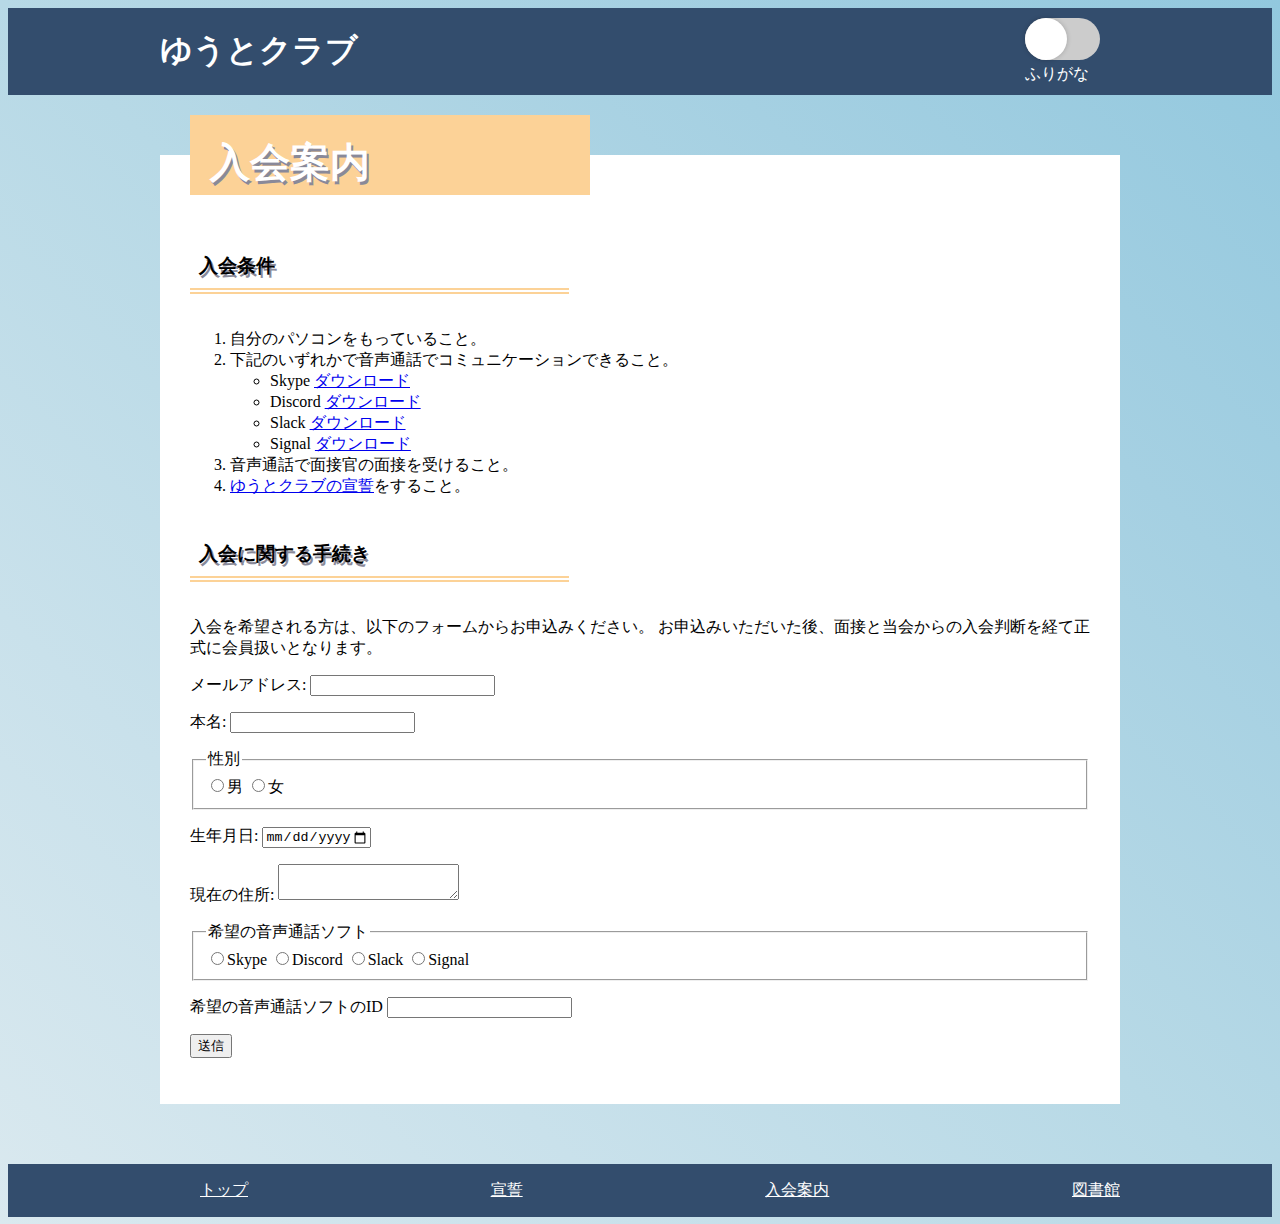
==== joinus.html @ d5326928 "入会案内ページを別ページにする" ====
<!DOCTYPE html>
<html>
<head>
<title>ゆうとクラブ</title>
<meta charset="utf-8">
<script type="text/javascript" src="scripts/index.js"></script>
<link rel="stylesheet" type="text/css" href="styles/normalize.css">
<link rel="stylesheet" type="text/css" href="styles/main.css">
</head>
<body>
    <header>
        <div class="container">
            <h1>ゆうとクラブ</h1>
            <div class="ruby-toggle">
                <div class="toggle-switch">
                    <input id="toggle" class="toggle-input" type='checkbox' onclick="document.body.classList.toggle( 'ruby_flag' );"  />
                    <label for="toggle" class="toggle-label" />
                </div>
                ふりがな
            </div>
        </div>
    </header>
    <div class="container">
        <main>
            <h2>入会案内</h2>
            <h3 id="Admission conditions"><ruby>入会条件<rt>にゅうかいじょうけん</rt></ruby></h3>
            <ol>
                <li><ruby>自分<rt>じぶん</rt></ruby>のパソコンをもっていること。</li>
                <li><ruby>下記<rt>かき</rt></ruby>のいずれかで<ruby>音声通話<rt>おんせいつうわ</rt></ruby>でコミュニケーションできること。</li>
                <ul>
                    <li>Skype   <a href="https://www.skype.com/ja/get-skype/" target="_brank">ダウンロード</a></li>
                    <li>Discord <a href="https://discordapp.com/download"  target="_brank">ダウンロード</a></li>
                    <li>Slack   <a href="https://slack.com/intl/ja-jp/download"  target="_brank">ダウンロード</a></li>
                    <li>Signal  <a href="https://signal.org/ja/"  target="_brank">ダウンロード</a></li>

                </ul>
                <li><ruby>音声通話<rt>おんせいつうわ</rt></ruby>で<ruby>面接官<rt>めんせつかん</rt></ruby>の<ruby>面接<rt>めんせつ</rt></ruby>を<ruby>受<rt>う</rt></ruby>けること。</li>
                <li><a href="oath.html" target="_blank">ゆうとクラブの宣誓</a>をすること。</li>
            </ol>
            <h3 id="procedure"><ruby>入会<rt>にゅうかい</rt></ruby>に<ruby>関<rt>かん</rt></ruby>する<ruby>手続<rt>てつづ</rt></ruby>き</h3>
            <p><ruby>入会<rt>にゅうかい</rt></ruby>を<ruby>希望<rt>きぼう</rt></ruby>される<ruby>方<rt>かた</rt></ruby>は、<ruby>以下<rt>いか</rt></ruby>のフォームからお<ruby>申込<rt>もうしこ</rt></ruby>みください。
            お<ruby>申込<rt>もうしこ</rt></ruby>みいただいた<ruby>後<rt>あと</rt></ruby>、<ruby>面接<rt>めんせつ</rt></ruby>と<ruby>当会<rt>とうかい</rt></ruby>からの<ruby>入会判断<rt>にゅうかいはんだん</rt></ruby>を<ruby>経<rt>へ</rt></ruby>て<ruby>正式<rt>せいしき</rt></ruby>に<ruby>会員扱<rt>かいいんあつか</rt></ruby>いとなります。
            </p>
            <form name="contact" method="POST" data-netlify="true">
                <p>
                <label>メールアドレス:
                    <input type="email" name="email" required/>
                </label>
                </p>

                <p>
                <label><ruby>本名<rt>ほんみょう</rt></ruby>:
                    <input type="text" id="name" name="name"required/>
                </label>
                </p>

                <p>
                <fieldset> 
                    <legend><ruby>性別<rt>せいべつ</rt></ruby></legend>
                    <label><input type="radio" name="sex" value="male"><ruby>男<rt>おとこ</rt></ruby></label>
                    <label><input type="radio" name="sex" value="female"><ruby>女<rt>おんな</rt></ruby></label>
                </fieldset>
                </p>

                <p>
                <label><ruby>生年月日<rt>せいねんがっぴ</rt></ruby>:
                    <input type="date" name="birthday" min="1960-01-01" max="2019-12-31" required/>	
                </label>
                </p>

                <p>
                <label><ruby>現在<rt>げんざい</rt></ruby>の<ruby>住所<rt>じゅうしょ</rt></ruby>:
                    <textarea name="address"required></textarea>
                </label>
                </p>
                <p>
                <fieldset>
                    <legend><ruby>希望<rt>きぼう</rt></ruby>の<ruby>音声通話<rt>おんせいつうわ</rt></ruby>ソフト</legend>
                    <label><input type="radio" name="messenger" value="skype">Skype</label>
                    <label><input type="radio" name="messenger" value="discord">Discord</label>
                    <label><input type="radio" name="messenger" value="slack">Slack</label>
                    <label><input type="radio" name="messenger" value="signal">Signal</label>
                </fieldset>
                </p>
                <p>
                <label><ruby>希望<rt>きぼう</rt></ruby>の<ruby>音声通話<rt>おんせいつうわ</rt></ruby>ソフトのID
                    <input type="text" name="messengerid"required />
                </label>
                </p>
                <p>
                <input type="submit" value="送信" />	
                </p>
            </form>
        </main>
    </div>
    <footer>
        <div class="container">
            <ul>
                <li><a href="index.html">トップ</a></li>
                <li><a href="oath.html">宣誓</a></li>
                <li><a href="joinus.html">入会案内</a></li>
                <li><a href="library.html">図書館</a></li>
            </ul>
        </div>
    </footer>
</body>
</html>
---- styles/main.css ----
body{
background-image: linear-gradient(to right top, #dae9ef, #c9e1eb, #b7d9e6, #a5d0e2, #92c8de);
}
header {
    background: #334D6D;
    color: white;
}
.container{
    width: 960px;
    margin: 0 auto;
    display:flex;
}

.container h1{
    flex:1;
}
.container button{
    width: 150px;
    height: 50px;
    margin:auto 0;
}

.container .ruby-toggle {
    margin : auto;
}
main{
    margin-top:60px;
    background:#FFFFFF;
    flex:3;
    z-index:2;
    padding : 30px;
}
main h2{
    margin:-70px 0px;
    margin-bottom: 30px;
    padding: 20px;
    width:40%;
    height:40px;
    background-color:#FCD297;
    color:#FFFFFF;
    font-size:40px;
    text-shadow:2px 3px 0px #898999;
}
#menu{
    background-color:white;
    border:1px solid black;
    padding-left:20px;
    font-size:30px;
}
#menu li{
    list-style:none;
    font-size:30px;
    padding:4px;
    color: #A78D8A;
}
h3 {
  color:　black ;/*文字色*/
  text-shadow:2px 3px 0px #898999;
  padding: 0.5em;/*文字周りの余白*/
  display: inline-block;/*おまじない*/
 border-bottom: double 6px #FCD297;
 width: 40%;
 }

rt {
	display: none;
}
.ruby_flag rt {
	display: block;
}

.toggle-input {
  z-index: 5;
  opacity: 0;
  cursor: pointer;
  float :right;
}

.toggle-label {
  width: 75px;
  height: 42px;
  background: #ccc;
  position: relative;
  display: inline-block;
  border-radius: 46px;
  transition: 0.4s;
  box-sizing: border-box;
}
.toggle-label:after {
  content: '';
  position: absolute;
  width: 42px;
  height: 42px;
  border-radius: 100%;
  left: 0;
  top: 0;
  z-index: 2;
  background: #fff;
  box-shadow: 0 0 5px rgba(0, 0, 0, 0.2);
  transition: 0.4s;
}

.toggle-input:checked + .toggle-label {
  background-color: #4BD865;
}
.toggle-input:checked + .toggle-label:after {
  left: 40px;
}
footer {
    margin-top:60px;
  background: #334D6D;
}
footer ul{
    width: 100%;
    display:flex;
    justify-content:space-between;
    list-style: none;
}

footer ul li a{
  color:white;
}
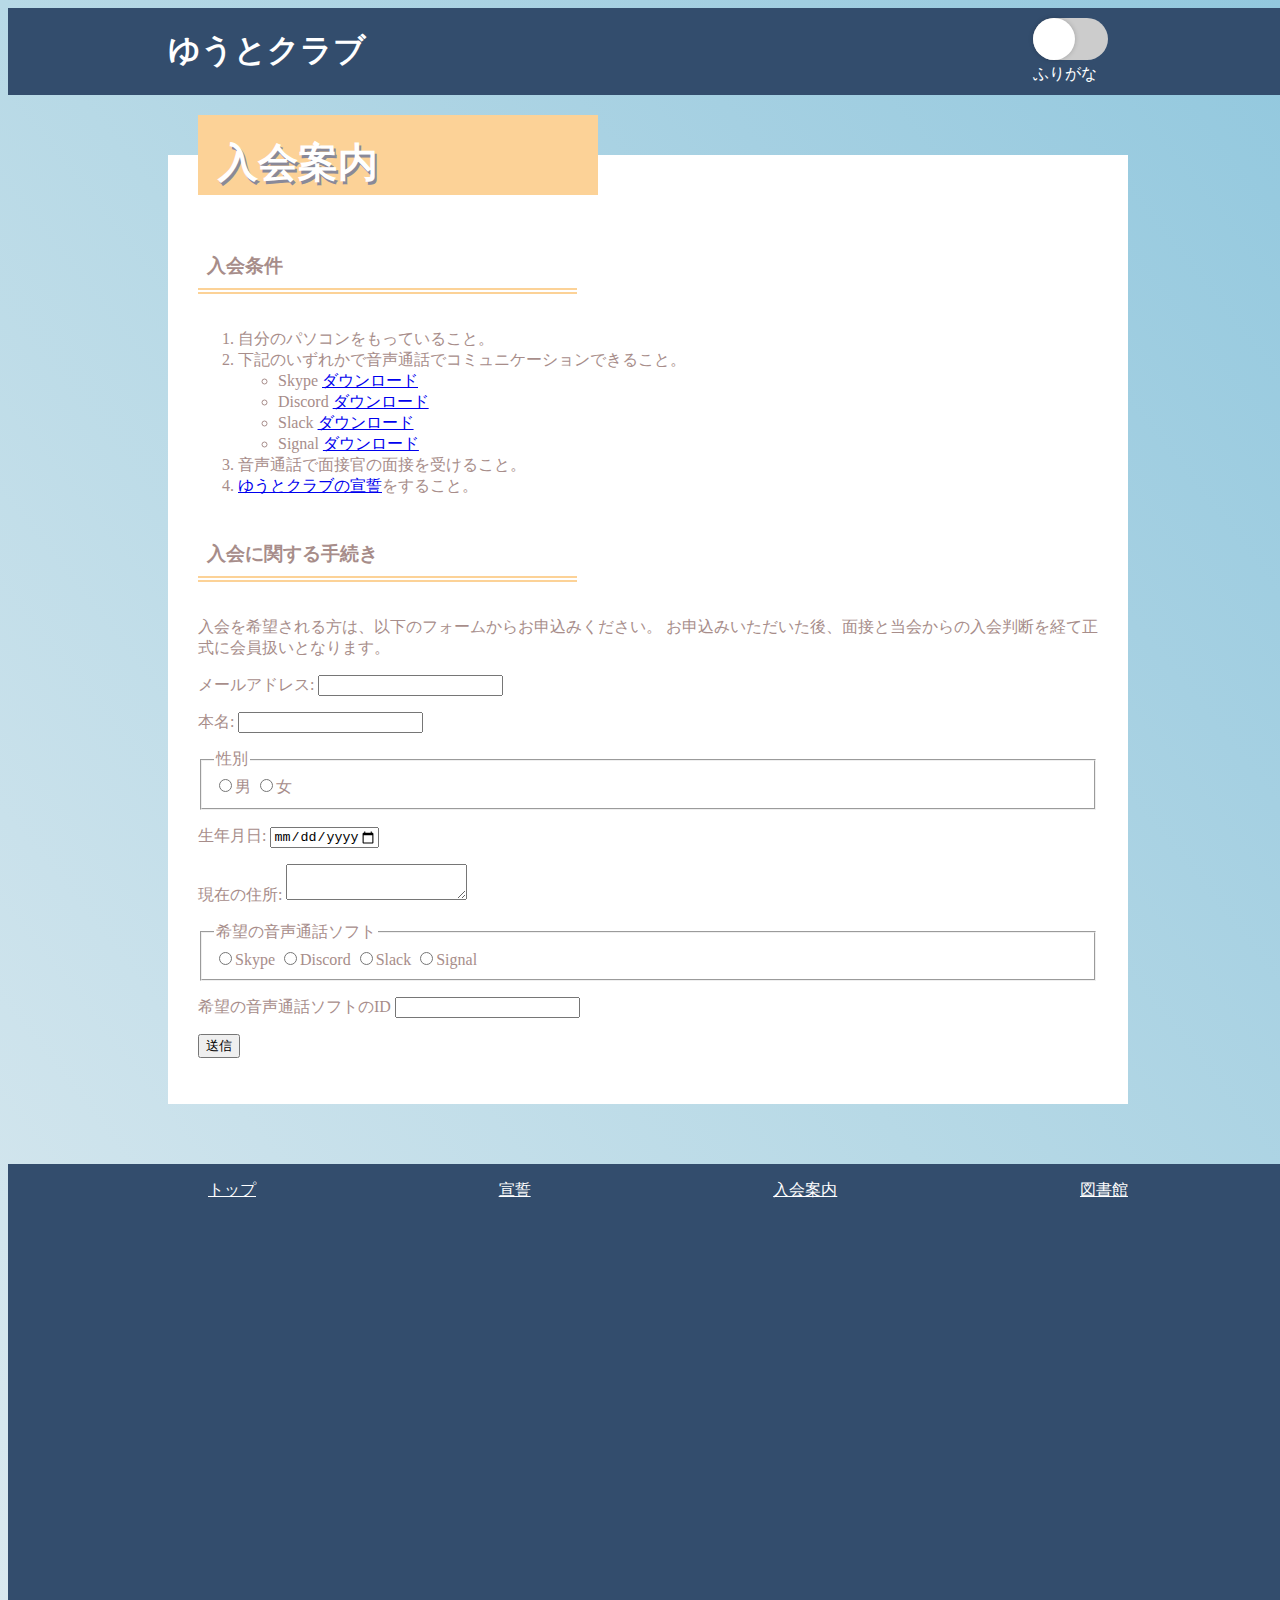
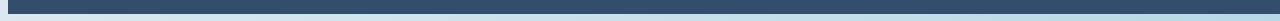
==== commit ed6bd8ff: "タイトル変更、フッターの適用" ====
--- a/joinus.html
+++ b/joinus.html
@@ -1,7 +1,7 @@
 <!DOCTYPE html>
 <html>
 <head>
-<title>ゆうとクラブ</title>
+<title>入会案内 | ゆうとクラブ</title>
 <meta charset="utf-8">
 <script type="text/javascript" src="scripts/index.js"></script>
 <link rel="stylesheet" type="text/css" href="styles/normalize.css">
--- a/styles/main.css
+++ b/styles/main.css
@@ -1,5 +1,10 @@
 body{
-background-image: linear-gradient(to right top, #dae9ef, #c9e1eb, #b7d9e6, #a5d0e2, #92c8de);
+    background-image: linear-gradient(to right top, #dae9ef, #c9e1eb, #b7d9e6, #a5d0e2, #92c8de);
+    position: relative;
+    width:100%;
+    height:auto !important;
+    height:100%;
+    min-height:100%;
 }
 header {
     background: #334D6D;
@@ -9,10 +14,12 @@
     width: 960px;
     margin: 0 auto;
     display:flex;
+    color:#a78d8a
 }
 
 .container h1{
     flex:1;
+    color:white;
 }
 .container button{
     width: 150px;
@@ -55,7 +62,6 @@
 }
 h3 {
   color:　black ;/*文字色*/
-  text-shadow:2px 3px 0px #898999;
   padding: 0.5em;/*文字周りの余白*/
   display: inline-block;/*おまじない*/
  border-bottom: double 6px #FCD297;
@@ -107,8 +113,10 @@
   left: 40px;
 }
 footer {
-    margin-top:60px;
-  background: #334D6D;
+    min-height: 50vh;
+    margin-top: 60px;
+    background: #334D6D;
+  
 }
 footer ul{
     width: 100%;
@@ -120,4 +128,42 @@
 footer ul li a{
   color:white;
 }
+.ruby-toggle{
+    color:white;
+}
+.search {
+  margin-top:60px;
+  width: 100%;
+  position: relative;
+  display: flex;
+}
 
+.searchTerm {
+  width: 50%;
+  border: 3px solid #7BC3AC;
+  border-right: none;
+  padding: 5px;
+  height: 29px;
+  border-radius: 5px 0 0 5px;
+  outline: none;
+  color: #9DBFAF;
+}
+
+.searchTerm:focus{
+  color: #00B4CC;
+}
+
+.searchButton {
+  width: 70px;
+  height: 45px;
+  border: 1px solid #7BC3AC;
+  background: #7BC3AC;
+  text-align: center;
+  color: #fff;
+  border-radius: 0 5px 5px 0;
+  cursor: pointer;
+  font-size: 20px;
+}
+table{
+    margin-top: 10px;
+}
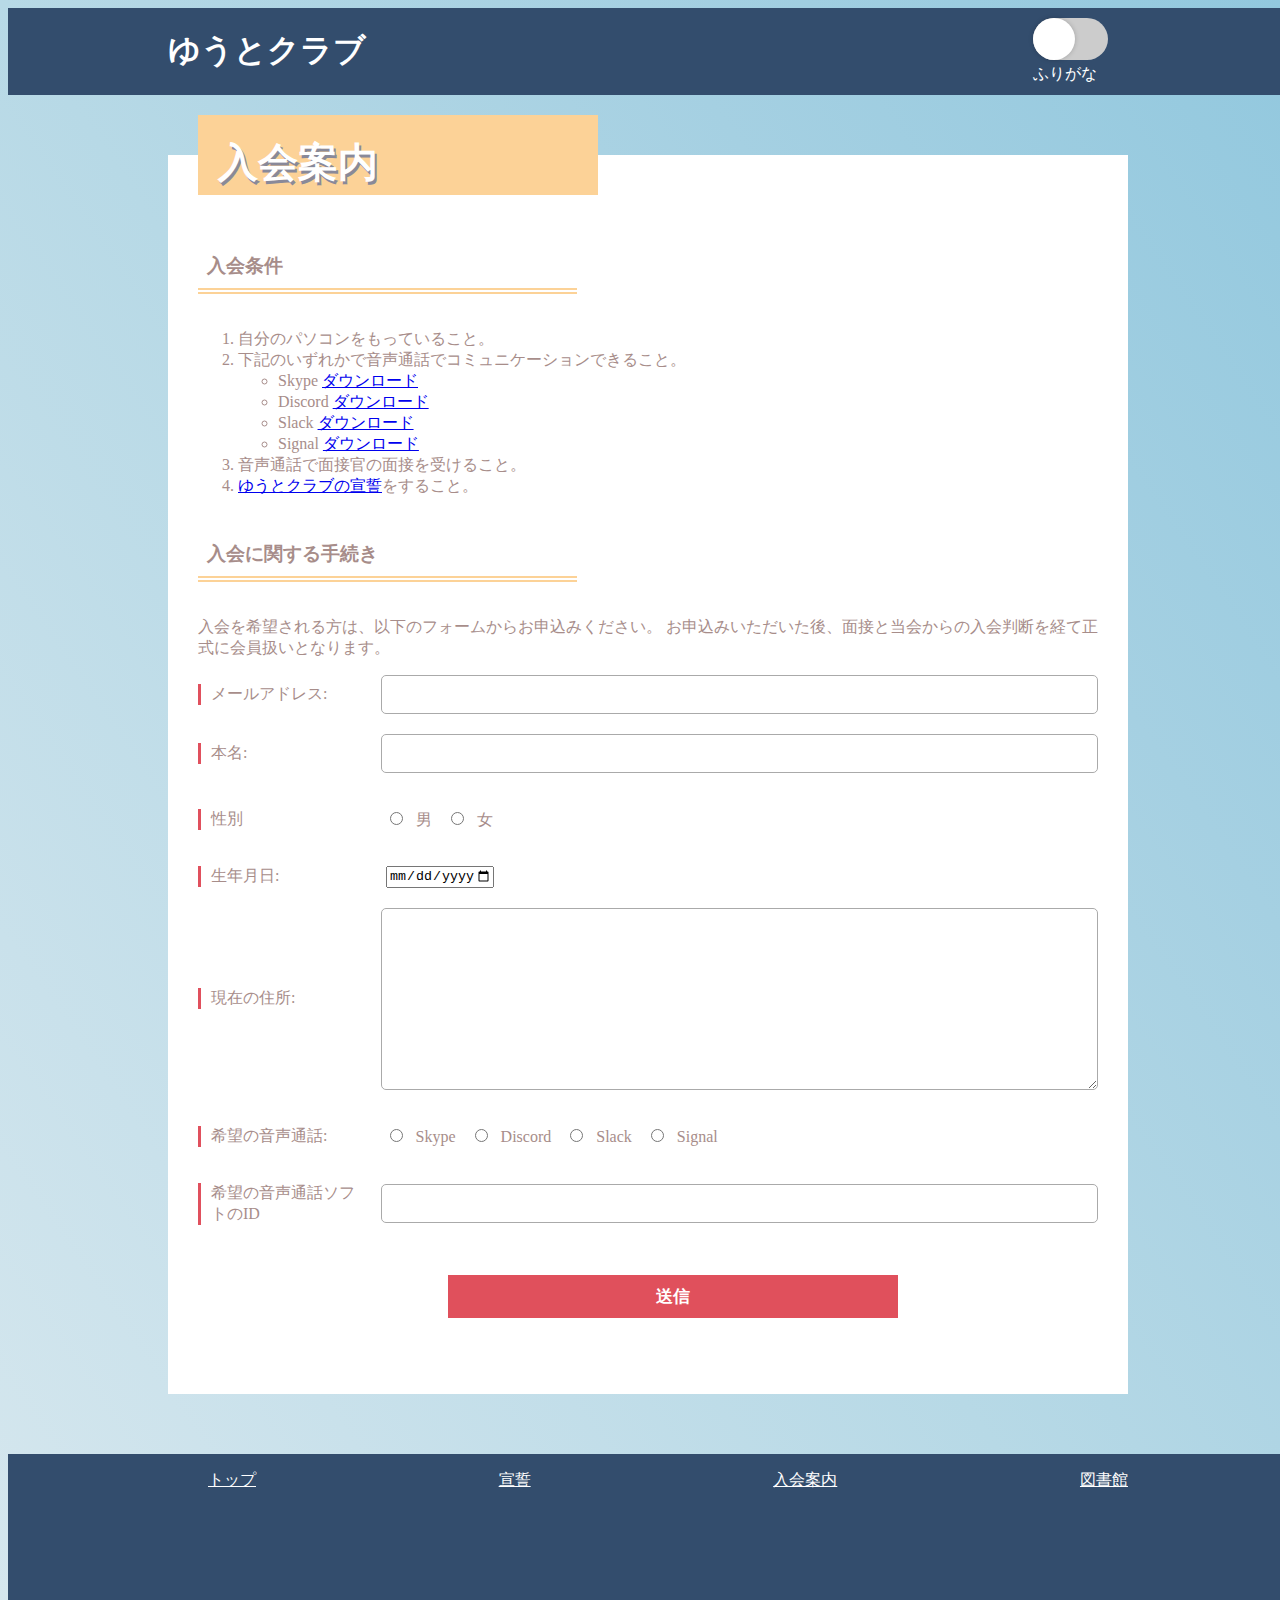
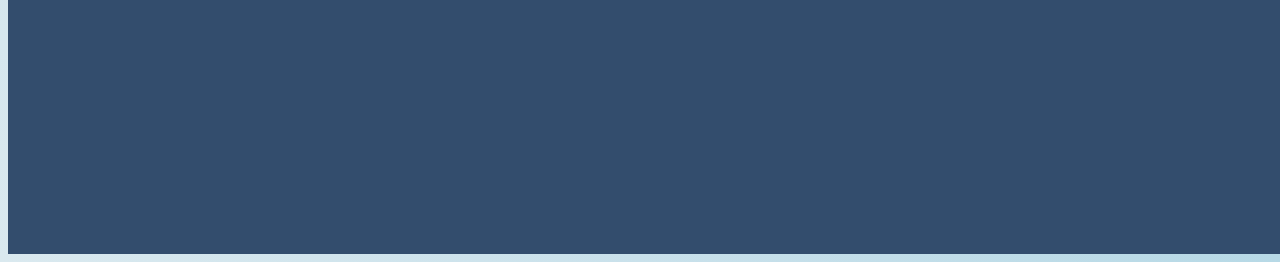
==== commit f0ef62a9: "フォームのレイアウト崩れを修正する" ====
--- a/joinus.html
+++ b/joinus.html
@@ -1,107 +1,97 @@
 <!DOCTYPE html>
 <html>
-<head>
-<title>入会案内 | ゆうとクラブ</title>
-<meta charset="utf-8">
-<script type="text/javascript" src="scripts/index.js"></script>
-<link rel="stylesheet" type="text/css" href="styles/normalize.css">
-<link rel="stylesheet" type="text/css" href="styles/main.css">
-</head>
-<body>
-    <header>
+    <head>
+        <title>入会案内 | ゆうとクラブ</title>
+        <meta charset="utf-8">
+        <script type="text/javascript" src="scripts/index.js"></script>
+        <link rel="stylesheet" type="text/css" href="styles/normalize.css">
+        <link rel="stylesheet" type="text/css" href="styles/main.css">
+    </head>
+    <body>
+        <header>
+            <div class="container">
+                <h1>ゆうとクラブ</h1>
+                <div class="ruby-toggle">
+                    <div class="toggle-switch">
+                        <input id="toggle" class="toggle-input" type='checkbox' onclick="document.body.classList.toggle( 'ruby_flag' );"  />
+                        <label for="toggle" class="toggle-label" />
+                    </div>
+                    ふりがな
+                </div>
+            </div>
+        </header>
         <div class="container">
-            <h1>ゆうとクラブ</h1>
-            <div class="ruby-toggle">
-                <div class="toggle-switch">
-                    <input id="toggle" class="toggle-input" type='checkbox' onclick="document.body.classList.toggle( 'ruby_flag' );"  />
-                    <label for="toggle" class="toggle-label" />
+            <main>
+                <h2>入会案内</h2>
+                <h3 id="Admission conditions"><ruby>入会条件<rt>にゅうかいじょうけん</rt></ruby></h3>
+                <ol>
+                    <li><ruby>自分<rt>じぶん</rt></ruby>のパソコンをもっていること。</li>
+                    <li><ruby>下記<rt>かき</rt></ruby>のいずれかで<ruby>音声通話<rt>おんせいつうわ</rt></ruby>でコミュニケーションできること。</li>
+                    <ul>
+                        <li>Skype   <a href="https://www.skype.com/ja/get-skype/" target="_brank">ダウンロード</a></li>
+                        <li>Discord <a href="https://discordapp.com/download"  target="_brank">ダウンロード</a></li>
+                        <li>Slack   <a href="https://slack.com/intl/ja-jp/download"  target="_brank">ダウンロード</a></li>
+                        <li>Signal  <a href="https://signal.org/ja/"  target="_brank">ダウンロード</a></li>
+
+                    </ul>
+                    <li><ruby>音声通話<rt>おんせいつうわ</rt></ruby>で<ruby>面接官<rt>めんせつかん</rt></ruby>の<ruby>面接<rt>めんせつ</rt></ruby>を<ruby>受<rt>う</rt></ruby>けること。</li>
+                    <li><a href="oath.html" target="_blank">ゆうとクラブの宣誓</a>をすること。</li>
+                </ol>
+                <h3 id="procedure"><ruby>入会<rt>にゅうかい</rt></ruby>に<ruby>関<rt>かん</rt></ruby>する<ruby>手続<rt>てつづ</rt></ruby>き</h3>
+                <p><ruby>入会<rt>にゅうかい</rt></ruby>を<ruby>希望<rt>きぼう</rt></ruby>される<ruby>方<rt>かた</rt></ruby>は、<ruby>以下<rt>いか</rt></ruby>のフォームからお<ruby>申込<rt>もうしこ</rt></ruby>みください。
+                お<ruby>申込<rt>もうしこ</rt></ruby>みいただいた<ruby>後<rt>あと</rt></ruby>、<ruby>面接<rt>めんせつ</rt></ruby>と<ruby>当会<rt>とうかい</rt></ruby>からの<ruby>入会判断<rt>にゅうかいはんだん</rt></ruby>を<ruby>経<rt>へ</rt></ruby>て<ruby>正式<rt>せいしき</rt></ruby>に<ruby>会員扱<rt>かいいんあつか</rt></ruby>いとなります。
+                </p>
+                <form name="contact" method="POST" data-netlify="true">
+                <div class="item">
+                    <label class="label">メールアドレス:</label>
+                    <input class="inputs" type="email" name="email" required/>
                 </div>
-                ふりがな
+                <div class="item">
+                    <label class="label"><ruby>本名<rt>ほんみょう</rt></ruby>:</label>
+                    <input class="inputs" type="text" name="name"required/>
+                </div>
+                <div class="item">
+                    <p class="label"><ruby>性別<rt>せいべつ</rt></ruby></p>
+                    <div class="inputs">
+                        <input type="radio" name="sex" value="male"><label><ruby>男<rt>おとこ</rt></ruby></label></input>
+                        <input type="radio" name="sex" value="female"><label><ruby>女<rt>おんな</rt></ruby></label></input>
+                    </div>
+                </div>
+                <div class="item">
+                    <label class="label"><ruby>生年月日<rt>せいねんがっぴ</rt></ruby>:</label>
+                    <input type="date" name="birthday" min="1960-01-01" max="2019-12-31" required/>
+                </div>
+                <div class="item">
+                    <label class="label"><ruby>現在<rt>げんざい</rt></ruby>の<ruby>住所<rt>じゅうしょ</rt></ruby>:</label>
+                    <textarea class="inputs"></textarea>
+                </div>
+                <div class="item">
+                    <p class="label"><ruby>希望<rt>きぼう</rt></ruby>の<ruby>音声通話<rt>おんせいつうわ</rt></ruby>:</p>
+                    <div class="inputs">
+                        <input type="radio" name="messanger" value="skype"><label>Skype</label></input>
+                        <input type="radio" name="messanger" value="discord"><label>Discord</label></input>
+                        <input type="radio" name="messanger" value="slack"><label>Slack</label></input>
+                        <input type="radio" name="messanger" value="signal"><label>Signal</label></input>
+                    </div>
+                </div>
+                <div class="item">
+                    <label class="label"><ruby>希望<rt>きぼう</rt></ruby>の<ruby>音声通話<rt>おんせいつうわ</rt></ruby>ソフトのID</label>
+                    <input class="inputs" type="text" name="messangerid"required/>
+                </div>
+                <p>
+                <input type="submit" value="送信" />
+                <p>
+            </main>
+        </div>
+        <footer>
+            <div class="container">
+                <ul>
+                    <li><a href="index.html">トップ</a></li>
+                    <li><a href="oath.html">宣誓</a></li>
+                    <li><a href="joinus.html">入会案内</a></li>
+                    <li><a href="library.html">図書館</a></li>
+                </ul>
             </div>
-        </div>
-    </header>
-    <div class="container">
-        <main>
-            <h2>入会案内</h2>
-            <h3 id="Admission conditions"><ruby>入会条件<rt>にゅうかいじょうけん</rt></ruby></h3>
-            <ol>
-                <li><ruby>自分<rt>じぶん</rt></ruby>のパソコンをもっていること。</li>
-                <li><ruby>下記<rt>かき</rt></ruby>のいずれかで<ruby>音声通話<rt>おんせいつうわ</rt></ruby>でコミュニケーションできること。</li>
-                <ul>
-                    <li>Skype   <a href="https://www.skype.com/ja/get-skype/" target="_brank">ダウンロード</a></li>
-                    <li>Discord <a href="https://discordapp.com/download"  target="_brank">ダウンロード</a></li>
-                    <li>Slack   <a href="https://slack.com/intl/ja-jp/download"  target="_brank">ダウンロード</a></li>
-                    <li>Signal  <a href="https://signal.org/ja/"  target="_brank">ダウンロード</a></li>
-
-                </ul>
-                <li><ruby>音声通話<rt>おんせいつうわ</rt></ruby>で<ruby>面接官<rt>めんせつかん</rt></ruby>の<ruby>面接<rt>めんせつ</rt></ruby>を<ruby>受<rt>う</rt></ruby>けること。</li>
-                <li><a href="oath.html" target="_blank">ゆうとクラブの宣誓</a>をすること。</li>
-            </ol>
-            <h3 id="procedure"><ruby>入会<rt>にゅうかい</rt></ruby>に<ruby>関<rt>かん</rt></ruby>する<ruby>手続<rt>てつづ</rt></ruby>き</h3>
-            <p><ruby>入会<rt>にゅうかい</rt></ruby>を<ruby>希望<rt>きぼう</rt></ruby>される<ruby>方<rt>かた</rt></ruby>は、<ruby>以下<rt>いか</rt></ruby>のフォームからお<ruby>申込<rt>もうしこ</rt></ruby>みください。
-            お<ruby>申込<rt>もうしこ</rt></ruby>みいただいた<ruby>後<rt>あと</rt></ruby>、<ruby>面接<rt>めんせつ</rt></ruby>と<ruby>当会<rt>とうかい</rt></ruby>からの<ruby>入会判断<rt>にゅうかいはんだん</rt></ruby>を<ruby>経<rt>へ</rt></ruby>て<ruby>正式<rt>せいしき</rt></ruby>に<ruby>会員扱<rt>かいいんあつか</rt></ruby>いとなります。
-            </p>
-            <form name="contact" method="POST" data-netlify="true">
-                <p>
-                <label>メールアドレス:
-                    <input type="email" name="email" required/>
-                </label>
-                </p>
-
-                <p>
-                <label><ruby>本名<rt>ほんみょう</rt></ruby>:
-                    <input type="text" id="name" name="name"required/>
-                </label>
-                </p>
-
-                <p>
-                <fieldset> 
-                    <legend><ruby>性別<rt>せいべつ</rt></ruby></legend>
-                    <label><input type="radio" name="sex" value="male"><ruby>男<rt>おとこ</rt></ruby></label>
-                    <label><input type="radio" name="sex" value="female"><ruby>女<rt>おんな</rt></ruby></label>
-                </fieldset>
-                </p>
-
-                <p>
-                <label><ruby>生年月日<rt>せいねんがっぴ</rt></ruby>:
-                    <input type="date" name="birthday" min="1960-01-01" max="2019-12-31" required/>	
-                </label>
-                </p>
-
-                <p>
-                <label><ruby>現在<rt>げんざい</rt></ruby>の<ruby>住所<rt>じゅうしょ</rt></ruby>:
-                    <textarea name="address"required></textarea>
-                </label>
-                </p>
-                <p>
-                <fieldset>
-                    <legend><ruby>希望<rt>きぼう</rt></ruby>の<ruby>音声通話<rt>おんせいつうわ</rt></ruby>ソフト</legend>
-                    <label><input type="radio" name="messenger" value="skype">Skype</label>
-                    <label><input type="radio" name="messenger" value="discord">Discord</label>
-                    <label><input type="radio" name="messenger" value="slack">Slack</label>
-                    <label><input type="radio" name="messenger" value="signal">Signal</label>
-                </fieldset>
-                </p>
-                <p>
-                <label><ruby>希望<rt>きぼう</rt></ruby>の<ruby>音声通話<rt>おんせいつうわ</rt></ruby>ソフトのID
-                    <input type="text" name="messengerid"required />
-                </label>
-                </p>
-                <p>
-                <input type="submit" value="送信" />	
-                </p>
-            </form>
-        </main>
-    </div>
-    <footer>
-        <div class="container">
-            <ul>
-                <li><a href="index.html">トップ</a></li>
-                <li><a href="oath.html">宣誓</a></li>
-                <li><a href="joinus.html">入会案内</a></li>
-                <li><a href="library.html">図書館</a></li>
-            </ul>
-        </div>
-    </footer>
-</body>
+        </footer>
+    </body>
 </html>
--- a/styles/main.css
+++ b/styles/main.css
@@ -113,7 +113,7 @@
   left: 40px;
 }
 footer {
-    min-height: 50vh;
+    min-height: 400px;
     margin-top: 60px;
     background: #334D6D;
   
@@ -167,3 +167,55 @@
 table{
     margin-top: 10px;
 }
+form{
+  margin:0 auto;
+}
+.item{
+  overflow: hidden;
+  margin-bottom: 20px;
+  display:flex;
+  align-items:center;
+}
+.label{
+  float: left;
+  margin-right: 20px;
+  width:155px;
+  border-left: solid 3px #e0505d;
+  padding-left: 10px;
+}
+.inputs{
+  float: left;
+  width:80%;
+}
+form input[type="text"],input[type="email"]{
+  border: solid 1px #aaa;
+  border-radius:5px;
+  padding:10px;
+  font-size: 15px;
+}
+textarea{
+  border: solid 1px #aaa;
+  border-radius:5px;
+  padding: 10px;
+  height: 160px;
+  font-size: 15px;
+}
+.btn-area{
+  text-align: center;
+}
+form input[type="submit"]{
+  background: #e0505c;
+  border: none;
+  color: white;
+  font-size:17px;
+  font-weight:bold;
+  padding: 10px 20px;
+  margin: 30px 250px;
+  width:50%;
+}
+
+.inputs label {
+    margin-left:10px;
+    margin-right:10px;
+}
+
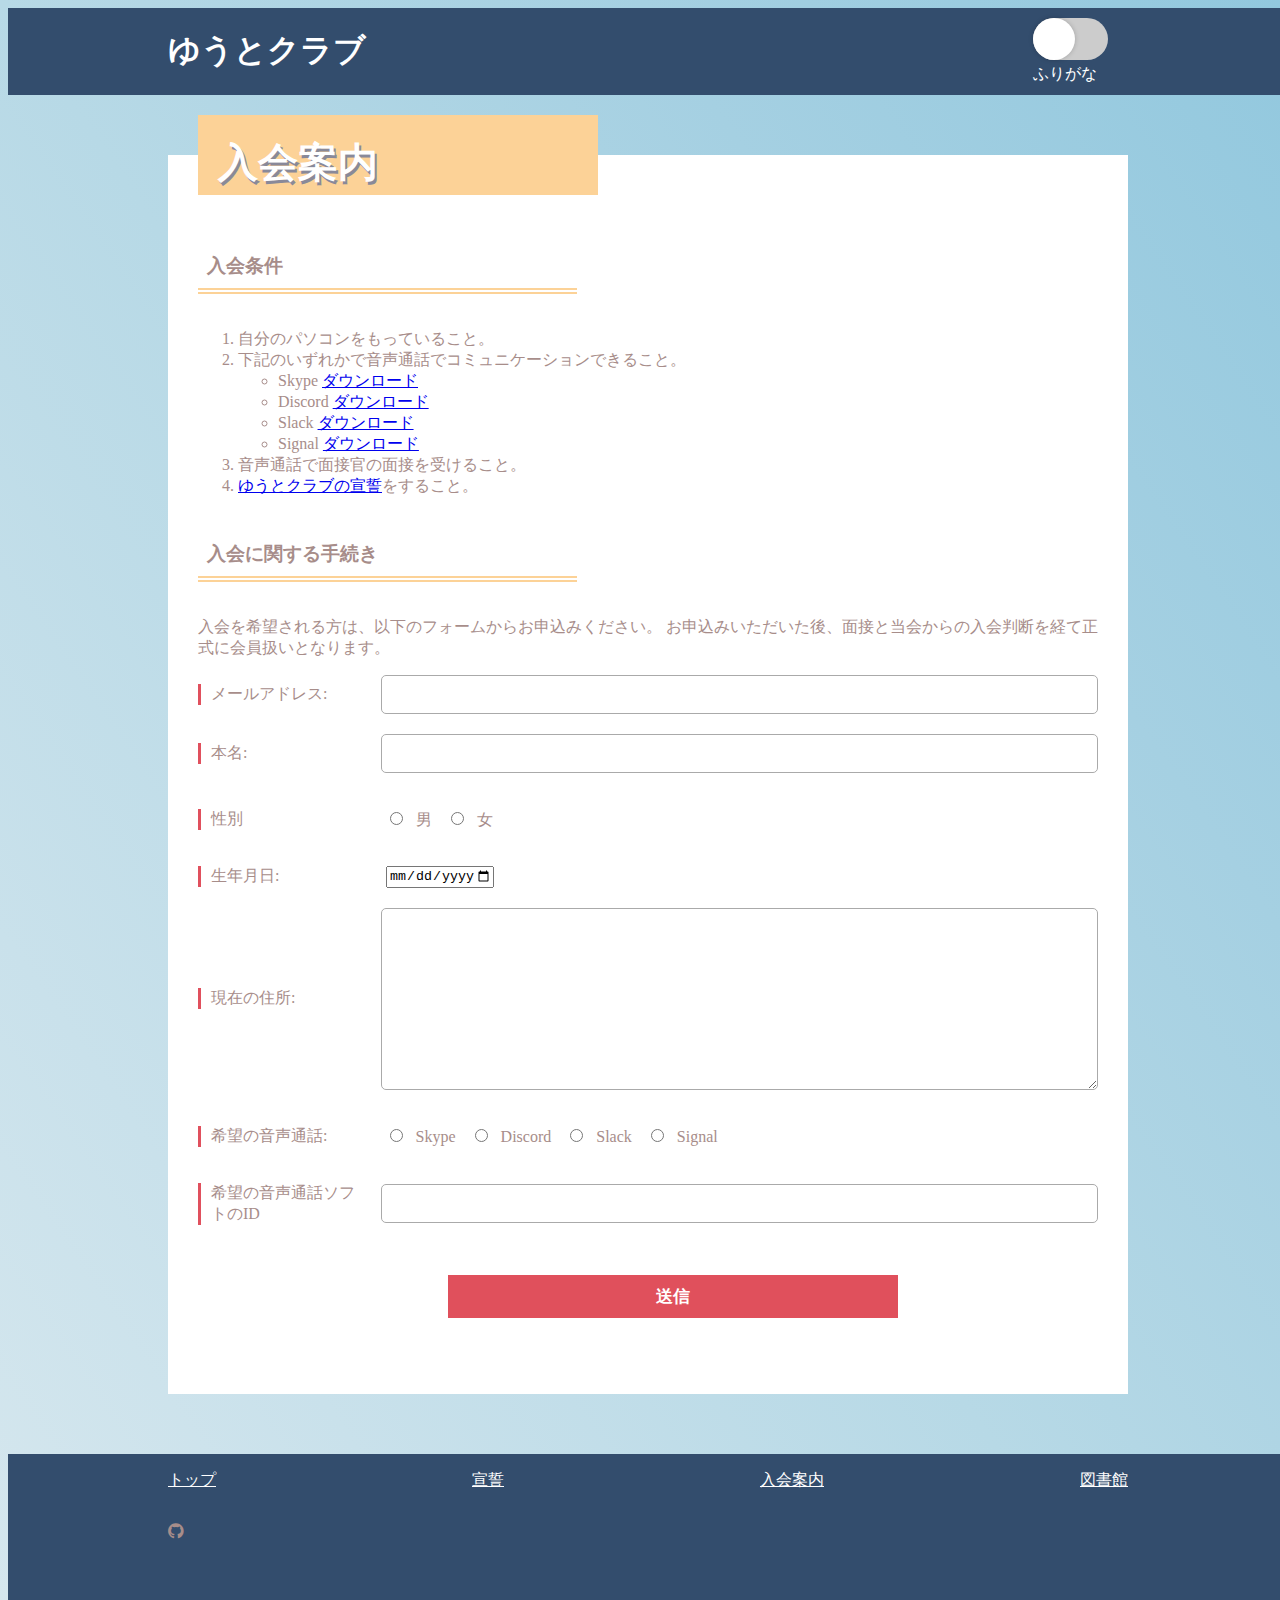
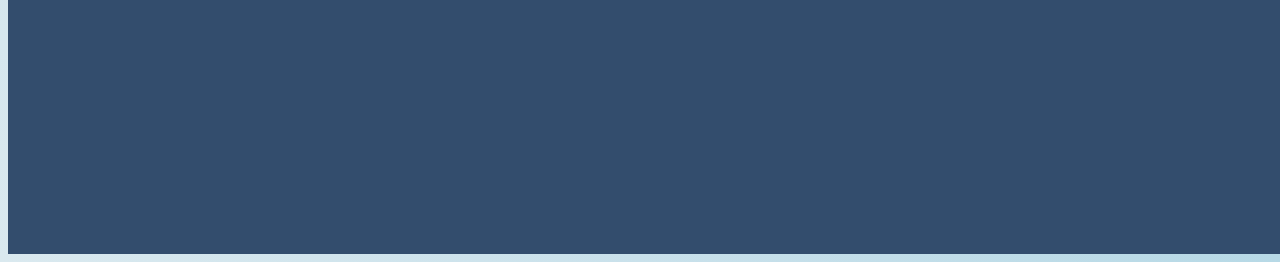
==== commit d1d0d152: "フッターにgithubリンクを追加する" ====
--- a/joinus.html
+++ b/joinus.html
@@ -6,6 +6,7 @@
         <script type="text/javascript" src="scripts/index.js"></script>
         <link rel="stylesheet" type="text/css" href="styles/normalize.css">
         <link rel="stylesheet" type="text/css" href="styles/main.css">
+        <link href="https://use.fontawesome.com/releases/v5.9.0/css/all.css" rel="stylesheet">
     </head>
     <body>
         <header>
@@ -80,17 +81,23 @@
                 </div>
                 <p>
                 <input type="submit" value="送信" />
-                <p>
+                </p>
+                </form>
             </main>
         </div>
         <footer>
             <div class="container">
-                <ul>
-                    <li><a href="index.html">トップ</a></li>
-                    <li><a href="oath.html">宣誓</a></li>
-                    <li><a href="joinus.html">入会案内</a></li>
-                    <li><a href="library.html">図書館</a></li>
-                </ul>
+                <div class="footer-contents">
+                    <ul>
+                        <li><a href="index.html">トップ</a></li>
+                        <li><a href="oath.html">宣誓</a></li>
+                        <li><a href="joinus.html">入会案内</a></li>
+                        <li><a href="library.html">図書館</a></li>
+                    </ul>
+                    <ul>
+                        <li><i class="fab fa-github"></i></li>
+                    </ul>
+                </div>
             </div>
         </footer>
     </body>
--- a/styles/main.css
+++ b/styles/main.css
@@ -218,4 +218,14 @@
     margin-left:10px;
     margin-right:10px;
 }
-
+.footer-contents{
+    display:flex;
+    flex-direction:column;
+    width: 100%;
+}
+.footer-contents ul{
+    display:flex;
+    padding-left: 0px;
+    justify-content:space-between;
+}
+
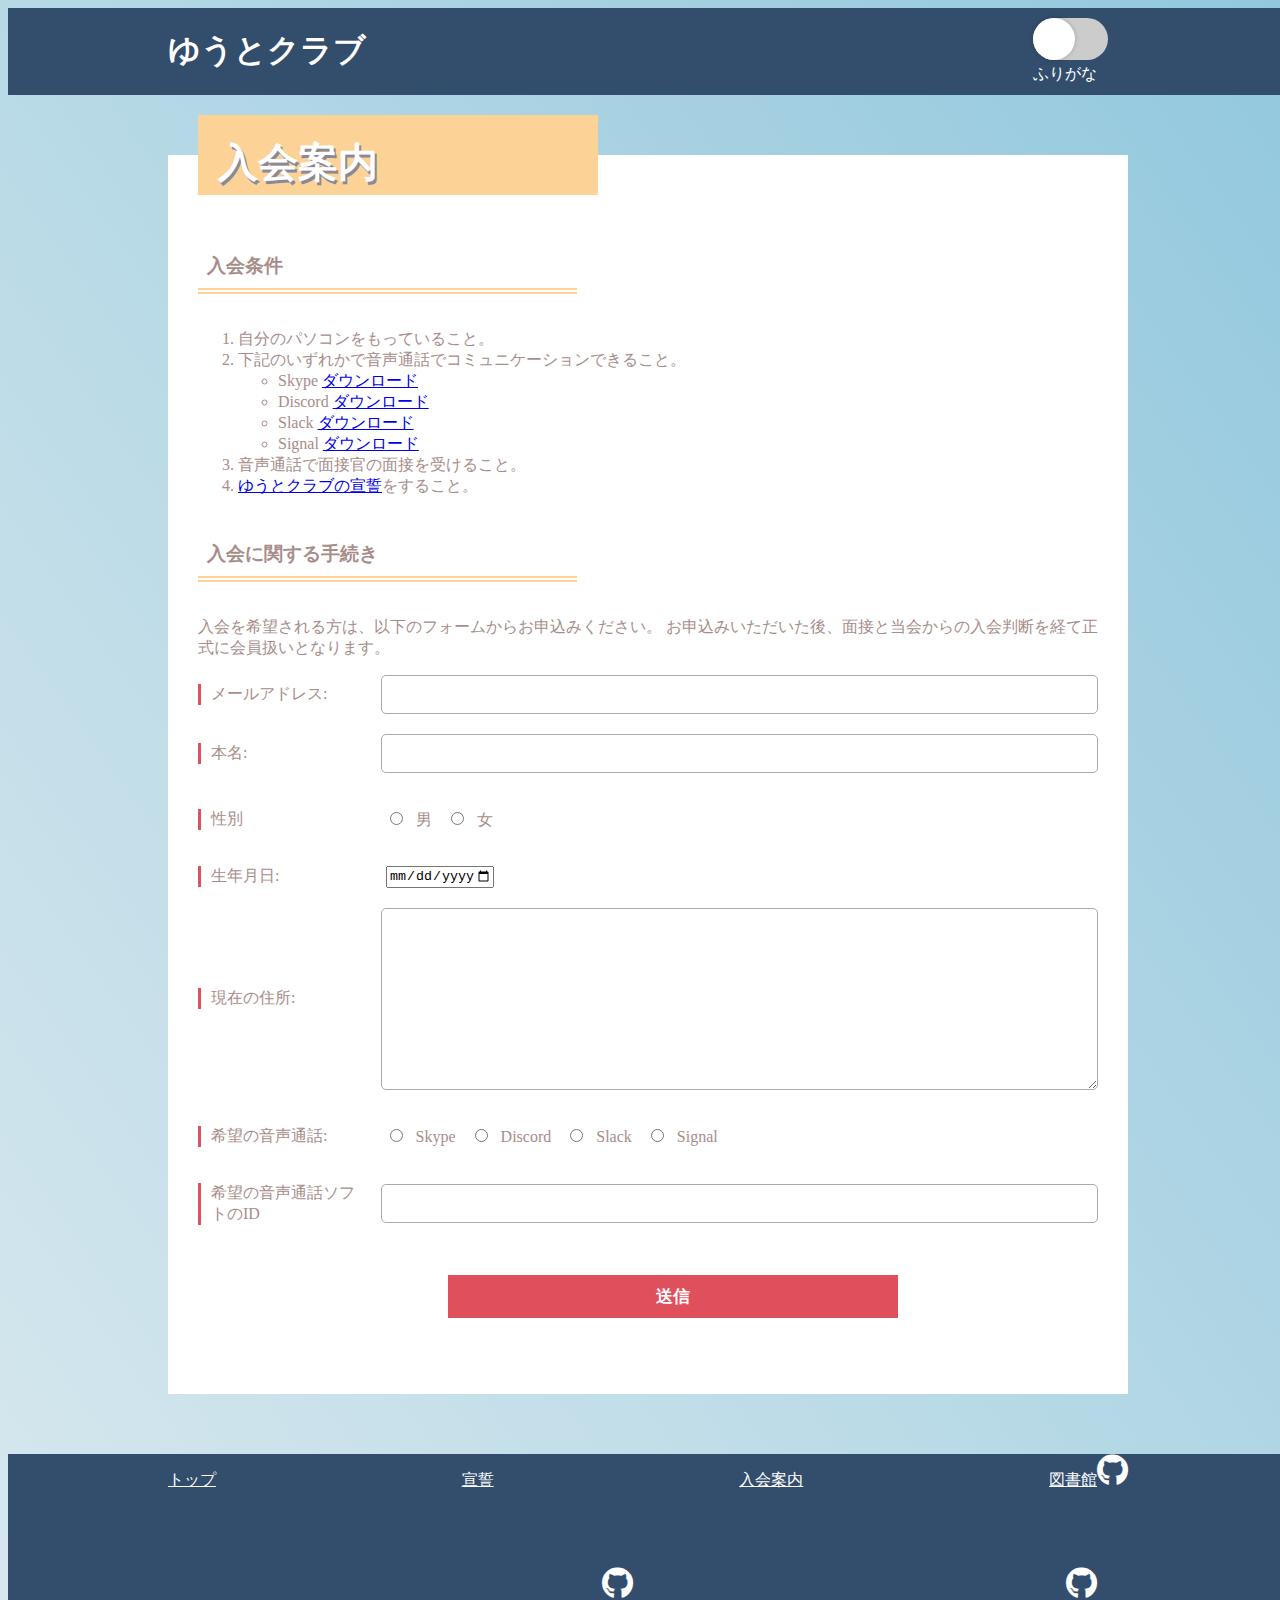
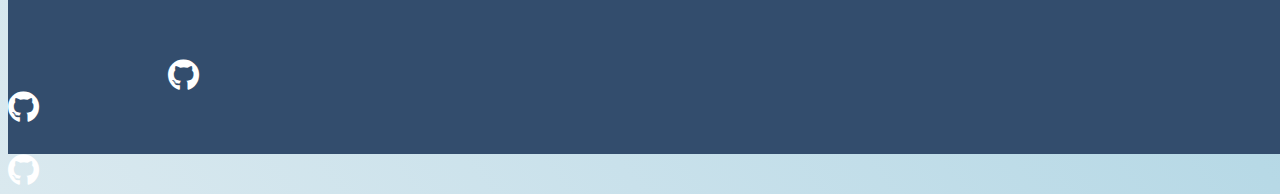
==== commit 0358fb49: "フッター修正。統一" ====
--- a/joinus.html
+++ b/joinus.html
@@ -94,8 +94,8 @@
                         <li><a href="joinus.html">入会案内</a></li>
                         <li><a href="library.html">図書館</a></li>
                     </ul>
-                    <ul>
-                        <li><i class="fab fa-github"></i></li>
+                    <ul class="social-links">
+                        <li><a href="https://github.com/yuto-club"><i class="fab fa-github fa-2x github-link"/></a></li>
                     </ul>
                 </div>
             </div>
--- a/styles/main.css
+++ b/styles/main.css
@@ -113,7 +113,7 @@
   left: 40px;
 }
 footer {
-    min-height: 400px;
+    min-height: 300px;
     margin-top: 60px;
     background: #334D6D;
   
@@ -227,5 +227,25 @@
     display:flex;
     padding-left: 0px;
     justify-content:space-between;
-}
-
+    align-items: center;
+}
+
+.social-links {
+    height: 120px;
+}
+.social-links li {
+    margin: 0 auto;
+}
+
+.github-link{
+    color:white;
+}
+.oath-contents ul{
+    margin-top: 40px;
+    margin-bottom: 40px;
+}
+.oath-contents li{
+   margin-top:10px; 
+   font-size:25px;
+}
+
